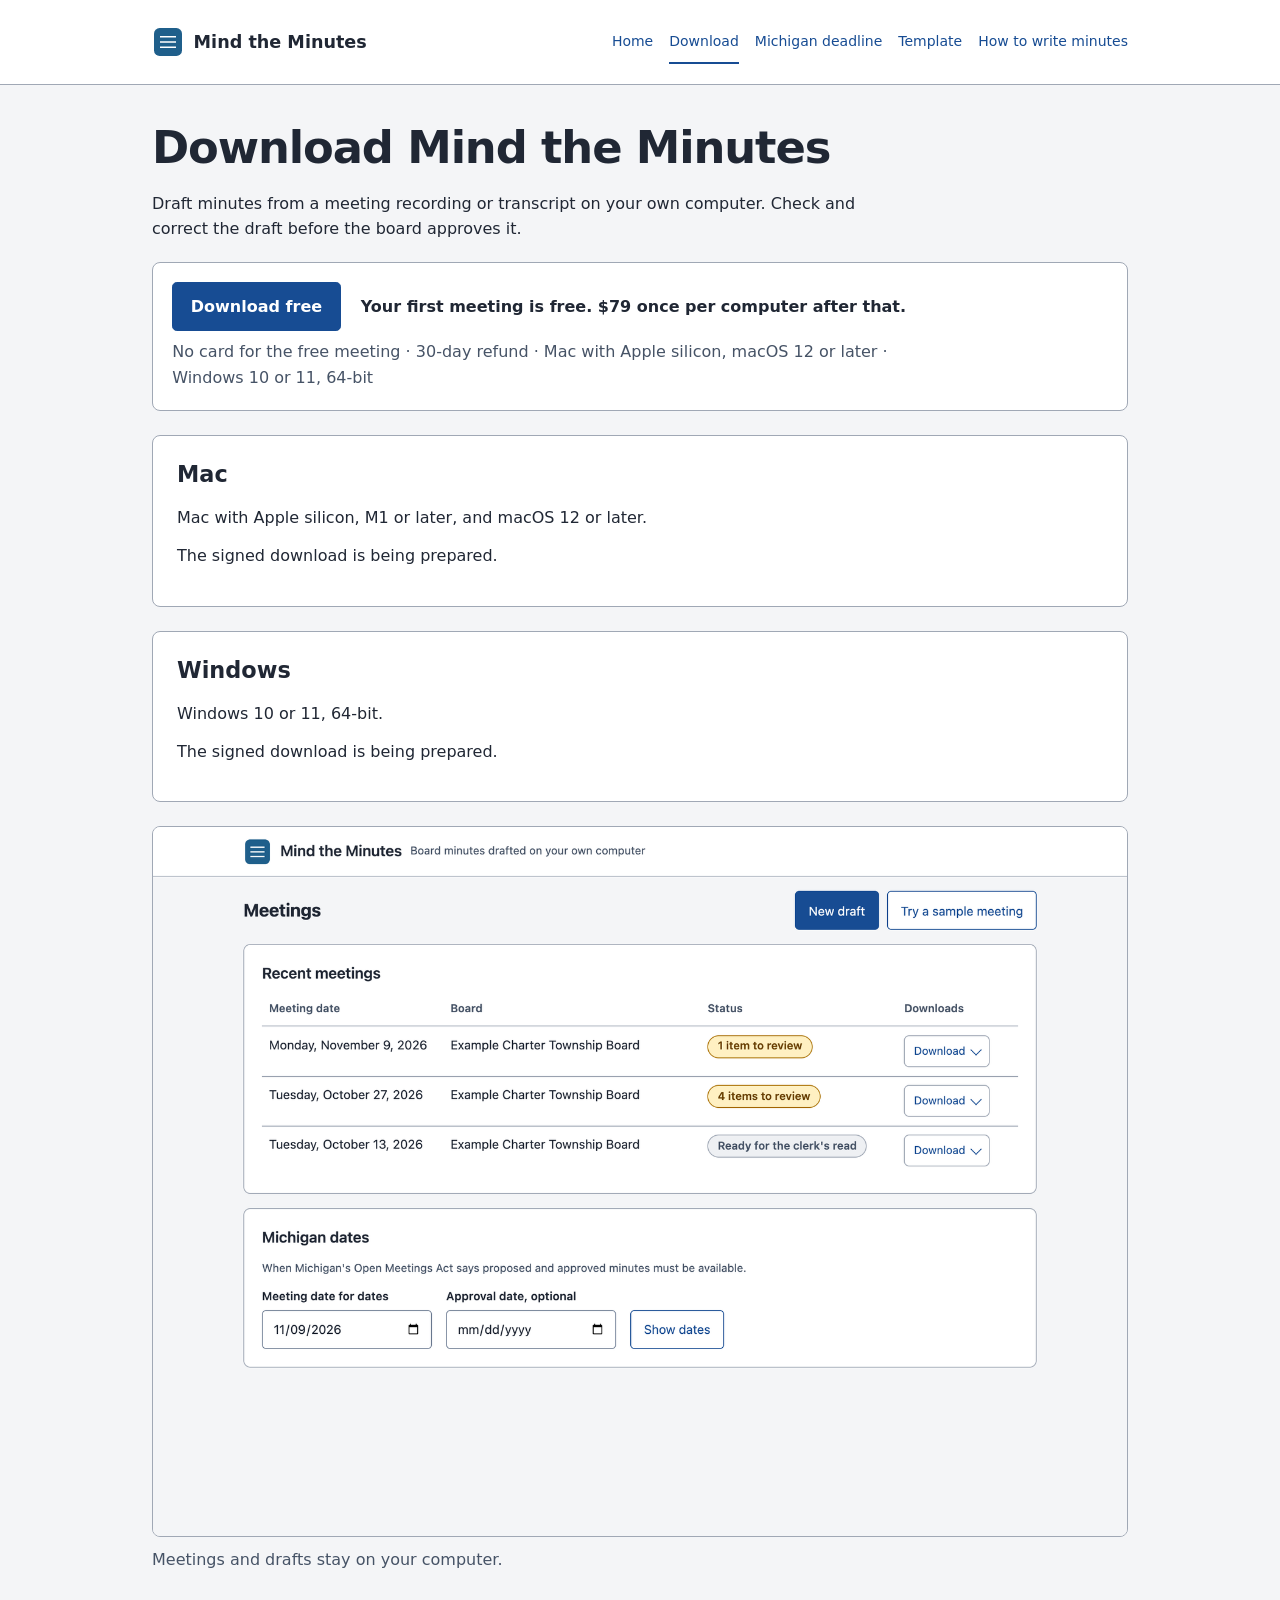
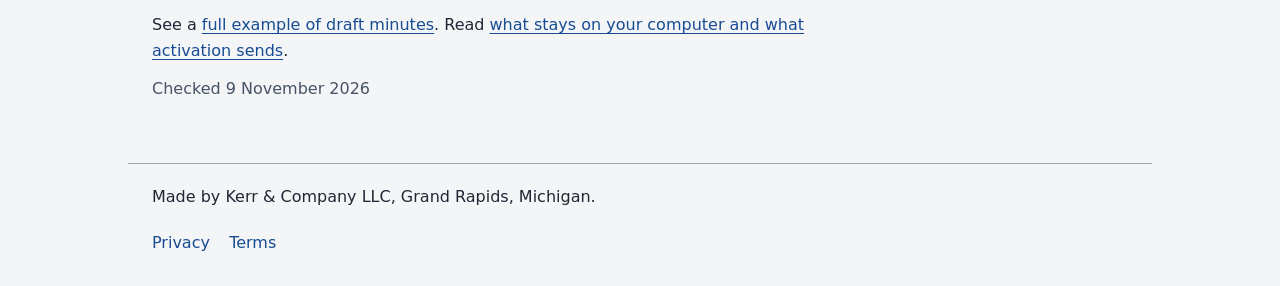
==== download/index.html @ 892189f3 "Mind the Minutes site" ====
<!doctype html>
<html lang="en">
<head>
  <meta charset="utf-8">
  <meta name="viewport" content="width=device-width, initial-scale=1">
  <title>Download Mind the Minutes | Mind the Minutes</title>
  <meta name="description" content="Mind the Minutes for Mac and Windows. Your first meeting is free.">
  <link rel="canonical" href="https://mindtheminutes.com/download/">
  <meta property="og:title" content="Download Mind the Minutes | Mind the Minutes">
  <meta property="og:description" content="Mind the Minutes for Mac and Windows. Your first meeting is free.">
  <meta property="og:image" content="https://mindtheminutes.com/og.png">
  <meta property="og:url" content="https://mindtheminutes.com/download/">
  <meta property="og:type" content="website">

  <meta name="theme-color" content="#174c93">
  <link rel="stylesheet" href="/style.css">
  <link rel="icon" href="/favicon.ico" sizes="16x16 32x32 48x48">
  <link rel="icon" href="/favicon-96.png" sizes="96x96" type="image/png">
  <link rel="apple-touch-icon" href="/apple-touch-icon.png" sizes="180x180">
  <script defer data-domain="mindtheminutes.com" src="https://plausible.io/js/script.js"></script>
</head>
<body>
  <a class="skip" href="#main">Skip to content</a>
  <header class="app-bar">
    <div class="header-inner">
      <a class="brand" href="/" aria-label="Mind the Minutes home"><svg class="app-mark" viewBox="0 0 1024 1024" width="32" height="32" aria-hidden="true" focusable="false">
      <rect x="64" y="64" width="896" height="896" rx="180" fill="#1f5f8b"/>
      <g fill="#ffffff">
        <rect x="256" y="320" width="512" height="48"/>
        <rect x="256" y="488" width="512" height="48"/>
        <rect x="256" y="656" width="512" height="48"/>
      </g>
    </svg><span>Mind the Minutes</span></a>
      <nav aria-label="Main navigation">
        <a href="/">Home</a>
        <a href="/download/" aria-current="page">Download</a>
        <a href="/michigan-minutes-deadline/">Michigan deadline</a>
        <a href="/michigan-minutes-template/">Template</a>
        <a href="/how-to-write-meeting-minutes/">How to write minutes</a>
      </nav>
    </div>
  </header>
  <main id="main" tabindex="-1">
    <h1>Download Mind the Minutes</h1>
    <p>Draft minutes from a meeting recording or transcript on your own computer. Check and correct the draft before the board approves it.</p>
    <div class="download-step">
      <div class="download-row">
        <a class="button plausible-event-name=Download+free" href="#downloads">Download free</a>
        <p class="price">Your first meeting is free. $79 once per computer after that.</p>
      </div>
      <p class="download-details">No card for the free meeting · 30-day refund · Mac with Apple silicon, macOS 12 or later · Windows 10 or 11, 64-bit</p>
      <p class="mobile-link"><a href="mailto:?subject=Mind%20the%20Minutes%20download&amp;body=https%3A%2F%2Fmindtheminutes.com%2Fdownload%2F">Send the Mac link to yourself</a></p>
    </div>

    <div id="downloads">
<section class="release" aria-labelledby="mac-title">
<h2 id="mac-title">Mac</h2>
<p>Mac with Apple silicon, M1 or later, and macOS 12 or later.</p>
<p>The signed download is being prepared.</p>
</section>
<section class="release" aria-labelledby="windows-title">
<h2 id="windows-title">Windows</h2>
<p>Windows 10 or 11, 64-bit.</p>
<p>The signed download is being prepared.</p>
</section>
    </div>
    <figure>
      <img src="/img/dashboard.png" alt="Mind the Minutes showing recent sample meetings on the clerk's computer" width="1600" height="1164">
      <figcaption>Meetings and drafts stay on your computer.</figcaption>
    </figure>
    <p>See a <a href="/meeting-minutes-example/">full example of draft minutes</a>. Read <a href="/privacy/">what stays on your computer and what activation sends</a>.</p>

    <p class="checked">Checked 9 November 2026</p>
  </main>
  <footer>
    <p>Made by Kerr &amp; Company LLC, Grand Rapids, Michigan.</p>
    <nav aria-label="Footer"><a href="/privacy/">Privacy</a> <a href="/terms/">Terms</a></nav>
  </footer>

</body>
</html>
---- style.css ----
:root {
  color-scheme: light dark;
  --page: #f4f5f7;
  --panel: #ffffff;
  --text: #202734;
  --muted: #465366;
  --line: #a0a8b5;
  --control-line: #738197;
  --accent: #174c93;
  --button-text: #ffffff;
  --focus: #895400;
  --font-small: .875rem;
}
* { box-sizing: border-box; }
html { -webkit-text-size-adjust: 100%; }
body { margin: 0; background: var(--page); color: var(--text); font: 1rem/1.6 system-ui, sans-serif; }
a { color: var(--accent); text-underline-offset: .2em; overflow-wrap: anywhere; }
:focus-visible { outline: 3px solid var(--focus); outline-offset: 4px; }
.skip { position: absolute; top: -6rem; left: 1rem; padding: .75rem; background: var(--panel); z-index: 2; }
.skip:focus { top: 1rem; }
.app-bar { background: var(--panel); border-bottom: 1px solid var(--line); }
.header-inner, main, footer { max-width: 64rem; margin: auto; padding: 1.25rem 1.5rem; }
.header-inner { display: flex; align-items: center; justify-content: space-between; gap: 1rem; }
.brand { display: inline-flex; align-items: center; gap: .6rem; color: var(--text); font-size: 1.1rem; font-weight: 650; text-decoration: none; }
.app-mark { flex: none; }
nav { display: flex; flex-wrap: wrap; gap: .25rem 1.2rem; }
header nav { flex-wrap: nowrap; gap: 1rem; font-size: var(--font-small); }
nav a { display: inline-flex; align-items: center; min-height: 44px; text-decoration: none; border-bottom: 2px solid transparent; }
nav a:hover, nav a:focus { text-decoration: underline; }
nav a[aria-current="page"] { border-bottom-color: var(--accent); }
header nav a { flex-shrink: 0; white-space: nowrap; }
main { padding-top: 2rem; padding-bottom: 3rem; }
h1 { max-width: 48rem; font-size: clamp(1.85rem, 4vw, 2.8rem); line-height: 1.2; margin: .25rem 0 1rem; letter-spacing: -.025em; }
h2 { font-size: 1.4rem; line-height: 1.3; margin: 0 0 1rem; }
h3 { font-size: 1.15rem; }
p, ul, ol, details { max-width: 46rem; }
p { margin: .8rem 0; }
li { margin: .4rem 0; }
section { margin: 2.5rem 0; }
.lede { font-size: 1.1rem; }
.byline, .checked, figcaption { color: var(--muted); }
.download-step { margin: 1.25rem 0 1.5rem; padding: 1.2rem; border: 1px solid var(--line); border-radius: .5rem; background: var(--panel); }
.download-step p { margin: .55rem 0 0; }
.download-row { display: flex; align-items: center; gap: 1.25rem; }
.download-row .button { flex-shrink: 0; }
.download-row .price { margin: 0; font-weight: 600; }
.download-details { color: var(--muted); }
.button, button { display: inline-flex; align-items: center; justify-content: center; min-height: 44px; padding: .65rem 1.1rem; border: 1px solid var(--accent); border-radius: .3rem; background: var(--accent); color: var(--button-text); font: inherit; font-weight: 650; text-decoration: none; cursor: pointer; }
.button:hover, button:hover { text-decoration: underline; }
.mobile-link { display: none; }
figure { margin: 1.5rem 0 2.5rem; }
figure img { display: block; width: 100%; height: auto; border: 1px solid var(--line); border-radius: .5rem; }
figcaption { margin-top: .6rem; }
.draft-shot { max-width: 48rem; }
form, .results, .release { background: var(--panel); border: 1px solid var(--line); border-radius: .5rem; padding: 1.5rem; margin: 1.5rem 0; }
label { display: block; font-weight: 650; margin-top: 1rem; }
label:first-child { margin-top: 0; }
input { display: block; width: 100%; min-width: 0; min-height: 3rem; margin: .4rem 0; padding: .6rem; border: 1px solid var(--control-line); border-radius: .25rem; background: var(--panel); color: var(--text); font: inherit; }
input[type="date"] { max-width: 16rem; }
.date-fields { display: grid; gap: 1rem 1.5rem; margin-bottom: 1rem; }
.date-fields label { margin-top: 0; }
.date-fields .hint { margin-bottom: 0; }
.hint { margin: .3rem 0 1rem; color: var(--muted); }
.warning { padding: 1rem; border-left: 4px solid var(--focus); background: var(--panel); }
#error { color: #962526; font-weight: 650; }
#error:empty { display: none; }
dt { font-weight: 650; }
dd { margin: .2rem 0 1rem; overflow-wrap: anywhere; }
.safe-date { font-size: 1.4rem; }
pre { white-space: pre-wrap; overflow-wrap: anywhere; font: .9rem/1.6 ui-monospace, monospace; }
.template-table { max-width: 100%; overflow-x: auto; margin: 1.5rem 0; }
.template-table table { width: 100%; border-collapse: collapse; background: var(--panel); }
.template-table th, .template-table td { padding: .75rem; border: 1px solid var(--line); text-align: left; vertical-align: top; }
.template-table th { background: var(--page); }
.template-preview { overflow-wrap: anywhere; }
.draft p { margin: .35rem 0; }
.draft .draft-head { font-weight: 650; margin-top: 1rem; }
.draft .draft-head:first-child { margin-top: 0; }
.release code { overflow-wrap: anywhere; }
footer { border-top: 1px solid var(--line); }
footer p { margin-top: 0; }
[hidden] { display: none !important; }
@media (max-width: 899px) {
  .header-inner { flex-direction: column; align-items: stretch; gap: .25rem; }
  .brand { align-self: flex-start; }
  header nav { overflow-x: auto; padding: 4px; margin-inline: -4px; }
}
@media (min-width: 600px) {
  .date-fields { grid-template-columns: repeat(2, minmax(0, 16rem)); }
}
@media (max-width: 599px) {
  .download-row { flex-direction: column; align-items: flex-start; gap: .75rem; }
  .mobile-link { display: block; }
}
@media (max-width: 30rem) {
  .header-inner, main, footer { padding-inline: 1rem; }
  .header-inner { padding-block: .6rem; }
  main { padding-top: 1rem; }
  h1 { font-size: 1.85rem; }
  form, .results, .download-step { padding: 1rem; }
}
@media (prefers-color-scheme: dark) {
  :root { --page: #141922; --panel: #202733; --text: #eef1f6; --muted: #c0cadb; --line: #738197; --accent: #a6cbff; --button-text: #17283e; --focus: #ffd484; }
  #error { color: #ffb4ab; }
}
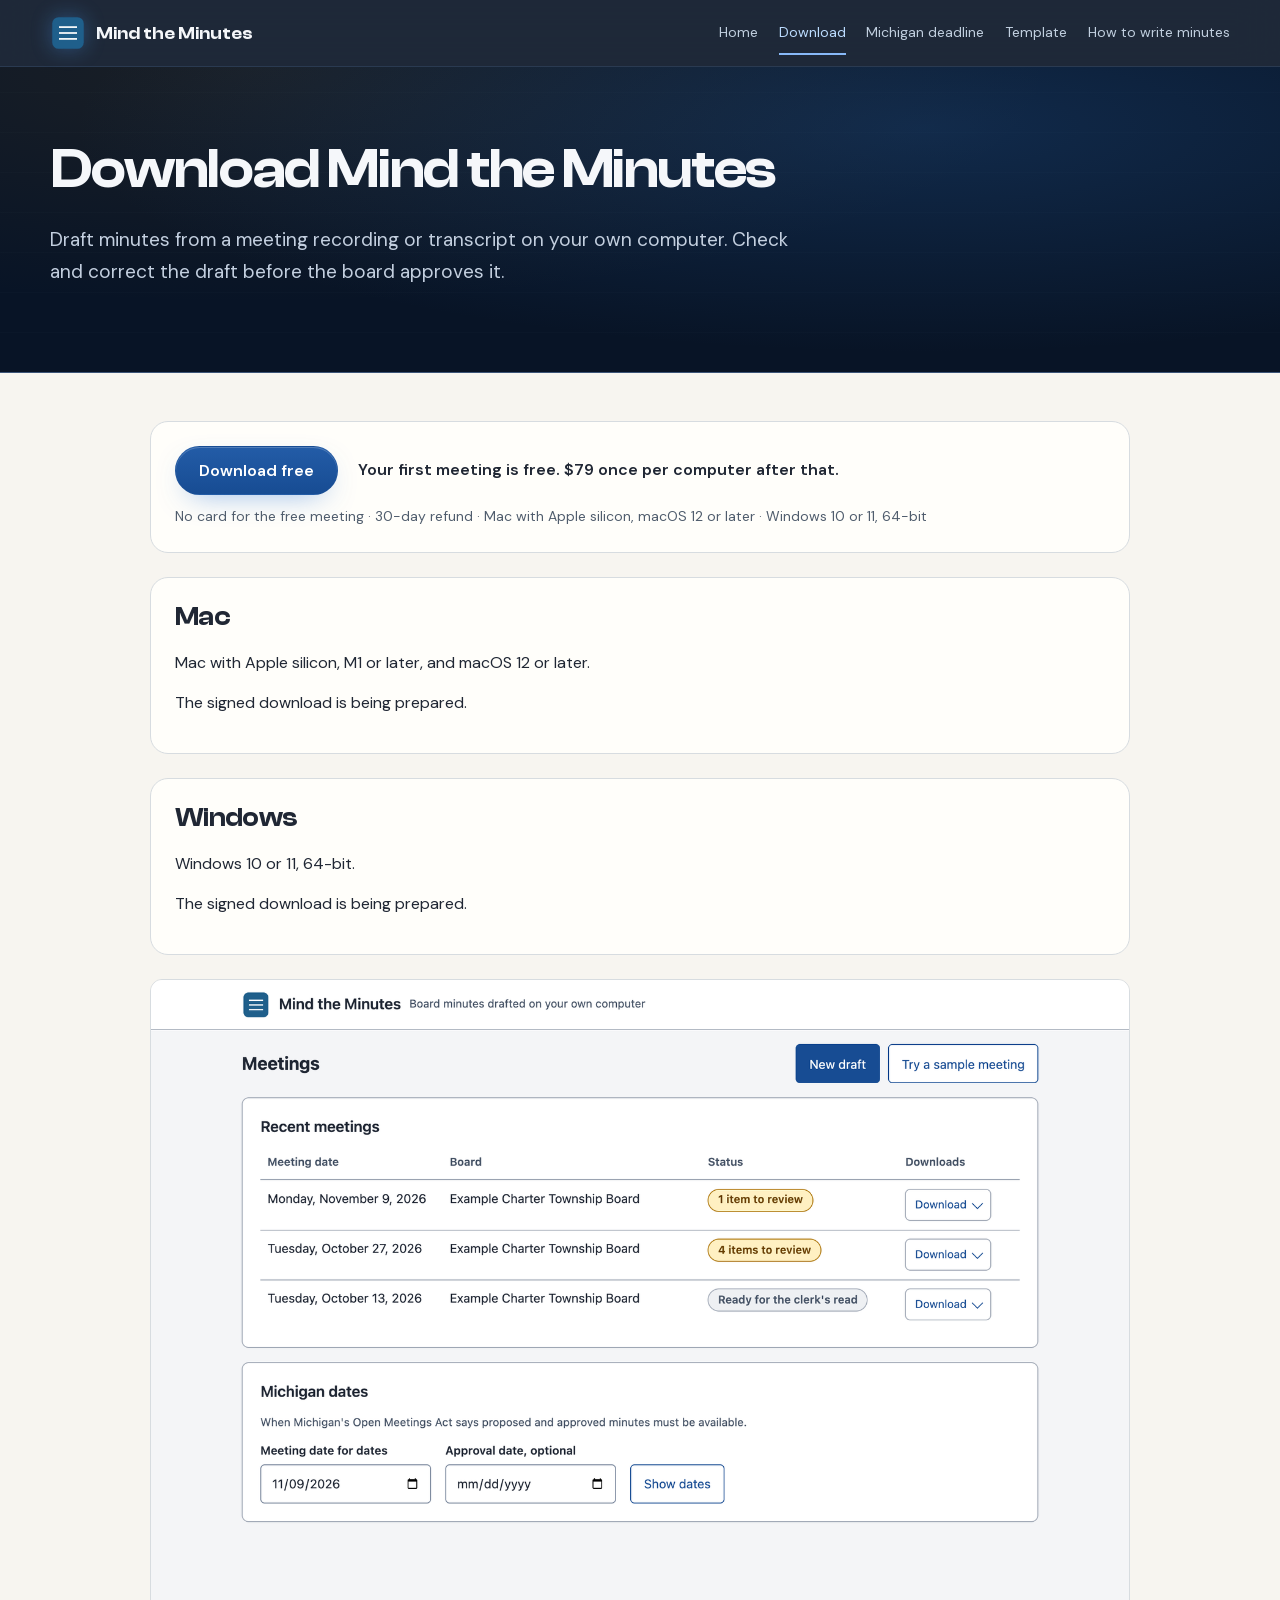
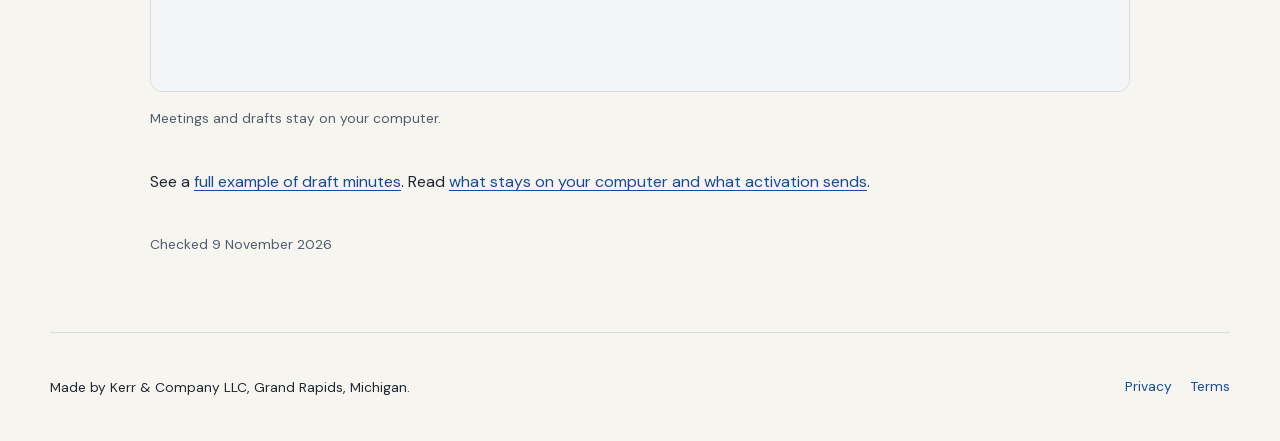
==== commit fd3dac06: "New site design: the sample meeting drafted in the hero, what was said beside the draft, FAQs, and a" ====
--- a/download/index.html
+++ b/download/index.html
@@ -13,11 +13,14 @@
   <meta property="og:type" content="website">
 
   <meta name="theme-color" content="#174c93">
+  <link rel="preload" as="font" type="font/woff2" href="/fonts/dmsans-latin.woff2" crossorigin>
+  <link rel="preload" as="font" type="font/woff2" href="/fonts/clashdisplay-600.woff2" crossorigin>
   <link rel="stylesheet" href="/style.css">
+  <script defer src="/site.js"></script>
   <link rel="icon" href="/favicon.ico" sizes="16x16 32x32 48x48">
   <link rel="icon" href="/favicon-96.png" sizes="96x96" type="image/png">
   <link rel="apple-touch-icon" href="/apple-touch-icon.png" sizes="180x180">
-  <script defer data-domain="mindtheminutes.com" src="https://plausible.io/js/script.js"></script>
+  <script defer data-domain="mindtheminutes.com" src="https://plausible.io/js/script.tagged-events.js"></script>
 </head>
 <body>
   <a class="skip" href="#main">Skip to content</a>
@@ -40,9 +43,9 @@
       </nav>
     </div>
   </header>
-  <main id="main" tabindex="-1">
-    <h1>Download Mind the Minutes</h1>
-    <p>Draft minutes from a meeting recording or transcript on your own computer. Check and correct the draft before the board approves it.</p>
+  <main id="main" class="page-content" tabindex="-1">
+    <div class="page-hero"><h1>Download Mind the Minutes</h1>
+    <p class="lede">Draft minutes from a meeting recording or transcript on your own computer. Check and correct the draft before the board approves it.</p></div>
     <div class="download-step">
       <div class="download-row">
         <a class="button plausible-event-name=Download+free" href="#downloads">Download free</a>
--- a/style.css
+++ b/style.css
@@ -1,61 +1,207 @@
+@font-face{font-family:'DM Sans';src:url('/fonts/dmsans-latin.woff2') format('woff2');
+  font-weight:400 700;font-style:normal;font-display:swap;unicode-range:U+0000-00FF, U+0131, U+0152-0153, U+02BB-02BC, U+02C6, U+02DA, U+02DC, U+0304, U+0308, U+0329, U+2000-206F, U+20AC, U+2122, U+2191, U+2193, U+2212, U+2215, U+FEFF, U+FFFD;}
+@font-face{font-family:'DM Sans';src:url('/fonts/dmsans-var.woff2') format('woff2');
+  font-weight:400 700;font-style:normal;font-display:swap;unicode-range:U+0100-02BA, U+02BD-02C5, U+02C7-02CC, U+02CE-02D7, U+02DD-02FF, U+0304, U+0308, U+0329, U+1D00-1DBF, U+1E00-1E9F, U+1EF2-1EFF, U+2020, U+20A0-20AB, U+20AD-20C0, U+2113, U+2C60-2C7F, U+A720-A7FF;}
+@font-face{font-family:'DM Sans';src:url('/fonts/dmsans-latin-italic.woff2') format('woff2');
+  font-weight:400 700;font-style:italic;font-display:swap;unicode-range:U+0000-00FF, U+0131, U+0152-0153, U+02BB-02BC, U+02C6, U+02DA, U+02DC, U+0304, U+0308, U+0329, U+2000-206F, U+20AC, U+2122, U+2191, U+2193, U+2212, U+2215, U+FEFF, U+FFFD;}
+@font-face{font-family:'DM Sans';src:url('/fonts/dmsans-var-italic.woff2') format('woff2');
+  font-weight:400 700;font-style:italic;font-display:swap;unicode-range:U+0100-02BA, U+02BD-02C5, U+02C7-02CC, U+02CE-02D7, U+02DD-02FF, U+0304, U+0308, U+0329, U+1D00-1DBF, U+1E00-1E9F, U+1EF2-1EFF, U+2020, U+20A0-20AB, U+20AD-20C0, U+2113, U+2C60-2C7F, U+A720-A7FF;}
+@font-face{font-family:'Clash Display';src:url('/fonts/clashdisplay-500.woff2') format('woff2');
+  font-weight:500;font-style:normal;font-display:swap;}
+@font-face{font-family:'Clash Display';src:url('/fonts/clashdisplay-600.woff2') format('woff2');
+  font-weight:600;font-style:normal;font-display:swap;}
 :root {
   color-scheme: light dark;
-  --page: #f4f5f7;
-  --panel: #ffffff;
+  --page: #f7f5f0;
+  --panel: #fffefa;
+  --panel-2: #f0eee8;
   --text: #202734;
-  --muted: #465366;
-  --line: #a0a8b5;
+  --muted: #505d6d;
+  --line: #d7dce0;
   --control-line: #738197;
   --accent: #174c93;
+  --brass: #80550c;
   --button-text: #ffffff;
-  --focus: #895400;
+  --focus: #9a6411;
+  --navy: #081426;
+  --ice: #a8d2ff;
+  --gold: #e0a63a;
+  --grad: linear-gradient(105deg, #d4eaff 0%, #8fc2ff 48%, #edc373 100%);
+  --lift: 0 24px 50px -28px rgb(23 76 147 / .3);
+  --r: 18px;
+  --r-sm: 12px;
+  --sans: 'DM Sans', -apple-system, BlinkMacSystemFont, "Segoe UI", system-ui, sans-serif;
+  --head: 'Clash Display', Futura, "Avenir Next", system-ui, sans-serif;
+  --w: 1180px;
   --font-small: .875rem;
 }
 * { box-sizing: border-box; }
-html { -webkit-text-size-adjust: 100%; }
-body { margin: 0; background: var(--page); color: var(--text); font: 1rem/1.6 system-ui, sans-serif; }
+html { -webkit-text-size-adjust: 100%; scroll-behavior: smooth; scroll-padding-top: 8rem; }
+body { margin: 0; background: var(--page); color: var(--text); font: 1rem/1.65 var(--sans); -webkit-font-smoothing: antialiased; }
+img { max-width: 100%; height: auto; display: block; }
 a { color: var(--accent); text-underline-offset: .2em; overflow-wrap: anywhere; }
+p { margin: .8rem 0; }
+li { margin: .4rem 0; }
+h1, h2, h3 { text-wrap: balance; }
+h1, h2 { font-family: var(--head); font-weight: 600; letter-spacing: -.025em; }
+h1 { font-size: clamp(2.4rem, 4.4vw, 3.65rem); line-height: 1.08; margin: 0 0 1.5rem; }
+h2 { font-size: clamp(2rem, 3.2vw, 2.9rem); line-height: 1.15; margin: 0 0 1.15rem; }
+h3 { font-size: 1.15rem; line-height: 1.35; margin: 0 0 .6rem; }
 :focus-visible { outline: 3px solid var(--focus); outline-offset: 4px; }
-.skip { position: absolute; top: -6rem; left: 1rem; padding: .75rem; background: var(--panel); z-index: 2; }
+.skip { position: fixed; top: -6rem; left: 1rem; padding: .75rem; background: var(--panel); z-index: 100; }
 .skip:focus { top: 1rem; }
-.app-bar { background: var(--panel); border-bottom: 1px solid var(--line); }
-.header-inner, main, footer { max-width: 64rem; margin: auto; padding: 1.25rem 1.5rem; }
-.header-inner { display: flex; align-items: center; justify-content: space-between; gap: 1rem; }
-.brand { display: inline-flex; align-items: center; gap: .6rem; color: var(--text); font-size: 1.1rem; font-weight: 650; text-decoration: none; }
-.app-mark { flex: none; }
+.wrap, .header-inner, footer, .checked { width: min(var(--w), calc(100% - 3rem)); margin-inline: auto; }
+.app-bar { position: sticky; top: 0; z-index: 80; background: rgb(8 20 38 / .91); border-bottom: 1px solid #2a3a51; backdrop-filter: saturate(180%) blur(20px); -webkit-backdrop-filter: saturate(180%) blur(20px); }
+.header-inner { display: flex; align-items: center; justify-content: space-between; gap: 1.5rem; padding-block: .7rem; min-width: 0; }
+.brand { display: inline-flex; align-items: center; gap: .65rem; flex: none; color: #f5f7fa; font: 600 1.1rem var(--head); text-decoration: none; }
+.app-mark { flex: none; width: 36px; height: 36px; filter: drop-shadow(0 0 10px #4187df66); }
 nav { display: flex; flex-wrap: wrap; gap: .25rem 1.2rem; }
-header nav { flex-wrap: nowrap; gap: 1rem; font-size: var(--font-small); }
+header nav { flex-wrap: nowrap; gap: 1.3rem; font-size: var(--font-small); min-width: 0; }
 nav a { display: inline-flex; align-items: center; min-height: 44px; text-decoration: none; border-bottom: 2px solid transparent; }
 nav a:hover, nav a:focus { text-decoration: underline; }
 nav a[aria-current="page"] { border-bottom-color: var(--accent); }
-header nav a { flex-shrink: 0; white-space: nowrap; }
-main { padding-top: 2rem; padding-bottom: 3rem; }
-h1 { max-width: 48rem; font-size: clamp(1.85rem, 4vw, 2.8rem); line-height: 1.2; margin: .25rem 0 1rem; letter-spacing: -.025em; }
-h2 { font-size: 1.4rem; line-height: 1.3; margin: 0 0 1rem; }
-h3 { font-size: 1.15rem; }
-p, ul, ol, details { max-width: 46rem; }
-p { margin: .8rem 0; }
-li { margin: .4rem 0; }
-section { margin: 2.5rem 0; }
-.lede { font-size: 1.1rem; }
-.byline, .checked, figcaption { color: var(--muted); }
-.download-step { margin: 1.25rem 0 1.5rem; padding: 1.2rem; border: 1px solid var(--line); border-radius: .5rem; background: var(--panel); }
-.download-step p { margin: .55rem 0 0; }
+header nav a { flex: none; color: #c1cfdf; white-space: nowrap; }
+header nav a[aria-current="page"] { border-bottom-color: #88b9f8; color: #fff; }
+header nav a[href="/download/"] { color: #bcdcff; }
+.kicker { font-size: .76rem; font-weight: 700; letter-spacing: .16em; text-transform: uppercase; color: var(--accent); margin: 0 0 1.1rem; }
+.lede { font-size: clamp(1.08rem, 1.5vw, 1.22rem); line-height: 1.65; color: var(--muted); max-width: 55ch; }
+.grad { background: var(--grad); -webkit-background-clip: text; background-clip: text; color: transparent; }
+.hero, .page-hero, .final-panel { position: relative; isolation: isolate; background: var(--navy); color: #f5f7fa; }
+.hero::before, .page-hero::before, .final-panel::before { content: ""; position: absolute; inset: 0; z-index: -1; pointer-events: none; background: radial-gradient(ellipse at 72% 20%, #245b9c50, transparent 65%), radial-gradient(ellipse at 20% 0%, #976d2620, transparent 55%), repeating-linear-gradient(0deg, transparent, transparent 39px, #b6d5ff08 40px); }
+.hero { padding: 5rem 0 3.5rem; border-bottom: 1px solid #2a3a51; }
+.hero-grid { display: grid; grid-template-columns: .86fr 1.14fr; gap: 2.5rem; align-items: center; }
+.hero-copy, .hero-demo { min-width: 0; }
+.hero .kicker, .page-hero .kicker, .final-panel .kicker { color: #accfff; }
+.hero .lede, .page-hero .lede, .final-panel p { color: #c3cfdf; }
+.hero h1 { max-width: 15ch; }
+.hero .download-step { background: transparent; border: 0; padding: 0; margin-block: 1.7rem 1.25rem; box-shadow: none; }
+.hero .download-row { align-items: flex-start; flex-direction: column; gap: .85rem; }
+.hero .price { color: #edf3fb; max-width: 33ch; }
+.hero .download-details { color: #b6c5d8; font-size: .8rem; }
+.hero a:not(.button), .final-panel a:not(.button) { color: #b5d7ff; }
+.button, button { display: inline-flex; align-items: center; justify-content: center; gap: .6rem; min-height: 48px; padding: .8rem 1.45rem; border: 1px solid transparent; border-radius: 999px; background: linear-gradient(180deg, #235ca7, #174c93); color: #fff; font: 600 1rem var(--sans); text-decoration: none; cursor: pointer; box-shadow: 0 10px 30px -14px #347bdbb0, inset 0 1px 0 #ffffff35; transition: transform .2s, box-shadow .25s; }
+.button:hover, button:hover { transform: translateY(-2px); box-shadow: 0 18px 46px -14px #347bdbb0; }
+.hero .button, .final-panel .button { background: linear-gradient(180deg, #b3d8ff, #79b4fa); color: #081d36; }
+.button.secondary { background: #ffffff08; border-color: #526b8d; color: #daeaff; box-shadow: none; font-size: .86rem; }
+.pills { display: flex; flex-wrap: wrap; gap: .5rem; margin-top: 1.5rem; }
+.pill { display: inline-flex; align-items: center; gap: .45rem; padding: .35rem .7rem; border-radius: 999px; border: 1px solid #3c526f; background: #8dbfff0a; color: #d1e2f6; font-size: .75rem; }
+.pill svg { width: 14px; height: 14px; color: #a8d2ff; }
+.hero-demo { margin: 0; }
+.app-frame { border-radius: var(--r); overflow: hidden; border: 1px solid #4b6384; background: #0d1c30; box-shadow: 0 45px 95px -45px #000c, 0 20px 100px -50px #65aaff99, inset 0 1px 0 #ffffff18; }
+.window-bar { display: flex; align-items: center; gap: .35rem; padding: .8rem 1rem; color: #c1cfe0; background: linear-gradient(180deg, #26374f, #16273e); border-bottom: 1px solid #40536d; font-size: .72rem; }
+.window-bar i { width: 7px; height: 7px; background: #96abc7; border-radius: 50%; }
+.window-bar span { margin-left: .6rem; }
+.window-bar .local-badge { margin-left: auto; padding: .1rem .5rem; color: #c2dfff; border: 1px solid #557296; border-radius: 999px; }
+.demo-workspace { display: grid; grid-template-columns: .85fr 1.15fr; }
+.recording-pane { color: #d9e4f2; padding: 1rem; border-right: 1px solid #3b506d; }
+.pane-label { font-size: .62rem; letter-spacing: .1em; text-transform: uppercase; color: #a9c0de; margin: 0 0 .8rem; }
+.waveform { position: relative; margin: 1rem 0 1.25rem; height: 70px; overflow: hidden; border-block: 1px solid #344f72; }
+.waveform svg { width: 100%; height: 100%; color: #81b7fa; }
+.playhead { position: absolute; left: calc(100% - 2px); top: 0; bottom: 0; width: 2px; background: #edc373; box-shadow: 0 0 10px #e0a63a99; }
+.transcript-line { font-size: .75rem; line-height: 1.6; border-left: 2px solid #416791; padding-left: .6rem; margin-bottom: 1rem; }
+.transcript-line time { display: block; color: #a6bfdf; font: .62rem ui-monospace, monospace; margin-bottom: .3rem; }
+.transcript-line p { margin: 0; }
+.draft-pane { background: #fcfaf4; color: #263445; padding: 1.25rem; }
+.draft-pane .pane-label { color: #52667f; }
+.draft-pane h2 { font-size: 1.25rem; margin-bottom: .3rem; }
+.draft-note { color: #566173; font-size: .66rem; margin-bottom: 1.1rem; }
+.draft-line { font-size: .8rem; line-height: 1.6; margin: .35rem 0; }
+.draft-pane h3 { font: 700 .72rem var(--sans); padding-bottom: .35rem; border-bottom: 1px solid #d7dce0; margin: 1rem 0 .5rem; }
+.check-line { color: #79500a; background: #e0a63a14; border-left: 2px solid #bc8727; padding: .35rem .5rem; font-size: .75rem; }
+.hero-demo figcaption { color: #adbed5; font-size: .72rem; line-height: 1.6; margin-top: 1.2rem; padding-inline: .4rem; }
+.home-section { padding-block: 6rem; }
+.section-head { max-width: 43rem; margin-bottom: 2.5rem; }
+.section-head p:not(.kicker) { color: var(--muted); font-size: 1.08rem; }
+.section-tint { background: var(--panel-2); border-block: 1px solid var(--line); }
+.cards { display: grid; grid-template-columns: repeat(3, minmax(0, 1fr)); gap: 1.1rem; }
+.card { background: linear-gradient(180deg, var(--panel), var(--panel-2)); border: 1px solid var(--line); border-radius: var(--r); padding: 1.75rem; transition: border-color .28s, transform .28s, box-shadow .28s; min-width: 0; }
+.card:hover { border-color: var(--control-line); transform: translateY(-4px); box-shadow: var(--lift); }
+.card p { color: var(--muted); font-size: .94rem; margin-bottom: 0; }
+.ico { width: 42px; height: 42px; border-radius: 12px; display: grid; place-items: center; margin-bottom: 1.4rem; background: #4684d314; border: 1px solid #4684d33d; color: var(--accent); }
+.ico svg { width: 23px; height: 23px; }
+.card .step-number { font: .75rem ui-monospace, monospace; letter-spacing: .08em; color: var(--brass); margin-bottom: 1.5rem; }
+.step-visual { display: block; width: 100%; height: 125px; color: var(--accent); margin: 1.8rem 0 .5rem; }
+.after-steps { padding: 1.4rem 1.8rem; border: 1px solid var(--line); border-radius: var(--r-sm); margin: 1.4rem 0 0; background: var(--panel); }
+.after-steps strong { color: var(--brass); }
+.stat-grid { display: grid; grid-template-columns: 1fr 1fr; gap: 1rem; margin-bottom: .8rem; }
+.stat { padding: 1.8rem 2rem; border: 1px solid var(--line); border-radius: var(--r); background: var(--panel); }
+.stat strong { display: block; font: 500 3rem/1.2 var(--head); color: var(--accent); margin-bottom: .4rem; }
+.stat p { color: var(--muted); margin: 0; }
+.byline, .checked, figcaption { color: var(--muted); font-size: .86rem; }
+figure { margin: 1.5rem 0 2.5rem; }
+figure img { width: 100%; height: auto; border: 1px solid var(--line); border-radius: var(--r-sm); }
+figcaption { margin-top: .9rem; }
+.screen-frame { border: 1px solid var(--line); border-radius: var(--r); padding: .6rem; background: var(--panel); box-shadow: 0 28px 70px -40px #112b5255; }
+.screen-frame .window-bar { border-radius: 12px 12px 0 0; }
+.screen-frame img { border-radius: 0 0 12px 12px; }
+.proof-grid { display: grid; grid-template-columns: repeat(2, minmax(0, 1fr)); gap: 1.5rem; align-items: start; }
+.proof-grid > * { min-width: 0; }
+.proof-grid .draft-shot { max-width: 32rem; margin-inline: auto; }
+.split { display: grid; grid-template-columns: 1fr 1fr; gap: 3.5rem; align-items: center; }
+.split > * { min-width: 0; }
+.local-diagram { width: 100%; height: auto; color: var(--accent); }
+.diagram-box { fill: var(--panel); stroke: var(--control-line); }
+.diagram-text { fill: var(--text); font-family: var(--sans); font-size: 20px; }
+.diagram-small { fill: var(--muted); font-family: var(--sans); font-size: 18px; }
+.table-scroll { max-width: 100%; overflow-x: auto; border: 1px solid var(--line); border-radius: var(--r); background: var(--panel); }
+table { width: 100%; border-collapse: collapse; }
+.comparison { min-width: 950px; font-size: .88rem; }
+.comparison th, .comparison td { padding: 1.2rem; text-align: left; vertical-align: top; border-bottom: 1px solid var(--line); }
+.comparison thead th { font-size: 1rem; }
+.comparison tr:last-child > * { border-bottom: 0; }
+.comparison th:first-child { width: 20%; }
+.comparison tr > :nth-child(2) { background: #4589e112; }
+.comparison svg { width: 16px; height: 16px; vertical-align: -.2em; margin-right: .3rem; color: var(--accent); }
+.comparison .cross { color: var(--muted); }
+.comparison small { display: block; color: var(--accent); margin-top: .3rem; }
+.date-stats { display: flex; gap: 2.5rem; margin: 1.6rem 0; }
+.date-stats strong { font: 500 3rem var(--head); color: var(--accent); display: block; }
+.date-stats span { font-size: .88rem; color: var(--muted); }
+.resource-links { display: flex; flex-wrap: wrap; gap: .5rem 1.5rem; margin-top: 1.5rem; }
+.price-layout { display: grid; grid-template-columns: 1fr 1fr; align-items: center; gap: 3rem; }
+.price-card { padding: 2.5rem; border: 1px solid var(--control-line); border-radius: var(--r); background: linear-gradient(135deg, var(--panel), var(--panel-2)); box-shadow: var(--lift); }
+.price-card .price { font: 500 2rem/1.3 var(--head); margin: 1rem 0 1.5rem; }
+.price-card svg { width: 34px; height: 34px; color: var(--accent); }
+.refund { font-size: 1.2rem; line-height: 1.6; }
+.faq { max-width: 820px; margin-inline: auto; }
+details { border: 1px solid var(--line); border-radius: var(--r-sm); background: var(--panel); padding: 1.2rem 1.4rem; margin: .7rem 0; }
+summary { display: flex; align-items: center; justify-content: space-between; gap: 1rem; font-weight: 600; cursor: pointer; list-style: none; }
+summary::-webkit-details-marker { display: none; }
+summary svg { flex: none; width: 20px; height: 20px; color: var(--accent); transition: transform .2s; }
+details[open] summary svg { transform: rotate(180deg); }
+details p { color: var(--muted); }
+.maker { display: grid; grid-template-columns: auto 1fr; gap: 1.5rem; align-items: center; margin-bottom: 3rem; }
+.maker-mark { display: grid; place-items: center; width: 70px; height: 70px; color: var(--accent); background: var(--panel); border: 1px solid var(--line); border-radius: 20px; }
+.maker-mark svg { width: 38px; height: 38px; }
+.maker p { margin: .3rem 0; }
+.maker .maker-line { font: 500 1.4rem/1.4 var(--head); }
+.final-panel { padding: 4rem; border-radius: 26px; border: 1px solid #3c5578; text-align: center; }
+.final-panel h2 { max-width: 18ch; margin-inline: auto; font-size: clamp(2.3rem, 4vw, 3.3rem); }
+.final-panel .button { margin-top: 1.1rem; }
+footer { border-top: 1px solid var(--line); padding-block: 2rem; display: flex; align-items: center; justify-content: space-between; gap: 1rem; font-size: .86rem; }
+footer p { margin: 0; }
+.checked { padding-block: 1.5rem 2rem; }
+.page-hero { padding: 4.5rem max(1.5rem, calc((100% - var(--w)) / 2)); margin-bottom: 3rem; border-bottom: 1px solid #3c5578; }
+.page-hero h1 { max-width: 23ch; }
+.page-hero .byline { color: #b7c8dd; }
+.page-content > :not(.page-hero) { max-width: 980px; margin-inline: auto; }
+.page-content { padding-bottom: 2rem; }
+.page-content > section { margin-block: 3rem; }
+.page-content > section:not(.faq-section) { border: 1px solid var(--line); padding: 2rem; border-radius: var(--r); background: var(--panel); }
+.page-content h2 { font-size: 1.65rem; }
+.page-content h3 { margin-top: 1.6rem; }
+.page-content .faq-section { padding-block: 1.5rem; }
+.download-step { margin: 1.5rem 0; padding: 1.5rem; border: 1px solid var(--line); border-radius: var(--r); background: var(--panel); }
+.download-step p { margin: .6rem 0 0; }
 .download-row { display: flex; align-items: center; gap: 1.25rem; }
 .download-row .button { flex-shrink: 0; }
 .download-row .price { margin: 0; font-weight: 600; }
-.download-details { color: var(--muted); }
-.button, button { display: inline-flex; align-items: center; justify-content: center; min-height: 44px; padding: .65rem 1.1rem; border: 1px solid var(--accent); border-radius: .3rem; background: var(--accent); color: var(--button-text); font: inherit; font-weight: 650; text-decoration: none; cursor: pointer; }
-.button:hover, button:hover { text-decoration: underline; }
+.download-details { color: var(--muted); font-size: var(--font-small); }
 .mobile-link { display: none; }
-figure { margin: 1.5rem 0 2.5rem; }
-figure img { display: block; width: 100%; height: auto; border: 1px solid var(--line); border-radius: .5rem; }
-figcaption { margin-top: .6rem; }
-.draft-shot { max-width: 48rem; }
-form, .results, .release { background: var(--panel); border: 1px solid var(--line); border-radius: .5rem; padding: 1.5rem; margin: 1.5rem 0; }
+form, .results, .release { background: var(--panel); border: 1px solid var(--line); border-radius: var(--r); padding: 1.5rem; margin: 1.5rem 0; }
 label { display: block; font-weight: 650; margin-top: 1rem; }
 label:first-child { margin-top: 0; }
-input { display: block; width: 100%; min-width: 0; min-height: 3rem; margin: .4rem 0; padding: .6rem; border: 1px solid var(--control-line); border-radius: .25rem; background: var(--panel); color: var(--text); font: inherit; }
+input { display: block; width: 100%; min-width: 0; min-height: 3rem; margin: .4rem 0; padding: .6rem; border: 1px solid var(--control-line); border-radius: .5rem; background: var(--panel); color: var(--text); font: inherit; }
 input[type="date"] { max-width: 16rem; }
 .date-fields { display: grid; gap: 1rem 1.5rem; margin-bottom: 1rem; }
 .date-fields label { margin-top: 0; }
@@ -69,7 +215,6 @@
 .safe-date { font-size: 1.4rem; }
 pre { white-space: pre-wrap; overflow-wrap: anywhere; font: .9rem/1.6 ui-monospace, monospace; }
 .template-table { max-width: 100%; overflow-x: auto; margin: 1.5rem 0; }
-.template-table table { width: 100%; border-collapse: collapse; background: var(--panel); }
 .template-table th, .template-table td { padding: .75rem; border: 1px solid var(--line); text-align: left; vertical-align: top; }
 .template-table th { background: var(--page); }
 .template-preview { overflow-wrap: anywhere; }
@@ -77,13 +222,196 @@
 .draft .draft-head { font-weight: 650; margin-top: 1rem; }
 .draft .draft-head:first-child { margin-top: 0; }
 .release code { overflow-wrap: anywhere; }
-footer { border-top: 1px solid var(--line); }
-footer p { margin-top: 0; }
 [hidden] { display: none !important; }
+.motion-ready .reveal { opacity: 0; transform: translateY(18px); transition: opacity .65s, transform .65s; }
+.motion-ready .reveal.is-visible { opacity: 1; transform: none; }
+/* Sample details carry the story from the window to the clerk's desk. */
+.sample-link { display: inline-flex; align-items: center; gap: .6rem; font-weight: 600; margin-top: .3rem; }
+.sample-link svg { width: 20px; height: 20px; }
+.demo-tools { display: flex; align-items: center; justify-content: space-between; flex-wrap: wrap; gap: .5rem; padding: .65rem 1rem; border-bottom: 1px solid #40536d; }
+.demo-tools p { color: #c1cfe0; margin: 0; font-size: .7rem; }
+.sample-replay { min-height: 44px; padding: .4rem .7rem; border: 1px solid #557296; border-radius: 8px; background: #18304e; font-size: .7rem; box-shadow: none; }
+.sample-replay svg { width: 16px; height: 16px; flex: none; }
+[data-pair] { cursor: pointer; border-radius: 3px; transition: background .15s, box-shadow .15s; }
+.transcript-line[data-pair] { padding: .3rem .45rem; }
+.transcript-line.is-paired { background: #2d4e77; border-color: #edc373; box-shadow: 0 0 0 2px #edc373; }
+.draft-line.is-paired { background: #f1dcae; box-shadow: 0 0 0 2px #b58027; }
+.ink-underline { display: inline-block; position: relative; padding-bottom: .15em; }
+.ink-underline svg { position: absolute; bottom: -.08em; left: 0; width: 100%; height: .28em; fill: none; stroke: var(--brass); stroke-width: 2.3; stroke-linecap: round; }
+.motion-ready .ink-underline:not(.is-visible) path { stroke-dasharray: 500; stroke-dashoffset: 500; }
+.motion-ready .ink-underline.is-visible path { stroke-dasharray: 500; animation: ink-draw 1.1s ease both; }
+@keyframes ink-draw { from { stroke-dashoffset: 500; } to { stroke-dashoffset: 0; } }
+.clerk-desk { display: grid; grid-template-columns: repeat(6, minmax(0, 1fr)); gap: 1.2rem; margin: 0 0 3rem; }
+.desk-drawing { grid-column: span 4; width: 100%; height: 100%; min-height: 280px; padding: 1rem; color: var(--accent); border: 1px solid var(--line); border-radius: 22px; background: linear-gradient(145deg, var(--panel), #568ed411); }
+.desk-wash { fill: #548cd40b; stroke: none; }
+.desk-paper { fill: var(--panel); }
+.desk-brass { stroke: var(--brass); }
+.desk-label { fill: var(--accent); font: 14px var(--sans); }
+.desk-eight { fill: var(--brass); font-weight: 700; font-size: 19px; }
+.desk-notes { display: contents; }
+.desk-note { grid-column: span 3; min-width: 0; padding: 1.5rem; border: 1px solid var(--line); border-radius: 22px; background: var(--panel); }
+.desk-note:first-child { grid-column: span 2; }
+.desk-note h3 { margin-bottom: .4rem; }
+.desk-note > p { margin: 0; color: var(--muted); font-size: .94rem; }
+.note-detail { padding: .7rem 1rem; margin-top: .8rem; border-left: 2px solid var(--brass); background: var(--panel-2); border-radius: 0 8px 8px 0; }
+.note-detail > span { color: var(--brass); font: .7rem ui-monospace, monospace; }
+.note-detail p { font-size: .8rem; margin: .2rem 0 0; }
+.meeting-comparison { padding: 2rem; border-radius: 22px; border: 1px solid var(--line); background: linear-gradient(135deg, var(--panel-2), var(--panel)); box-shadow: var(--lift); }
+.meeting-comparison > h3 { font: 600 clamp(1.3rem, 2vw, 1.7rem)/1.35 var(--head); }
+.comparison-control { margin: 1.3rem 0 1rem; }
+.comparison-control label { font-size: .85rem; }
+input[type="range"] { padding: 0; border: 0; min-height: 44px; cursor: ew-resize; background: transparent; accent-color: var(--brass); }
+.range-ends { display: flex; justify-content: space-between; color: var(--muted); font-size: .72rem; margin-top: .5rem; }
+.meeting-sheets { --split: 50%; position: relative; display: grid; grid-template-columns: minmax(0, var(--split)) minmax(0, 1fr); height: 480px; border: 1px solid var(--control-line); border-radius: 12px; overflow: hidden; }
+.sample-sheet { min-width: 0; overflow-y: auto; overflow-x: hidden; scrollbar-width: thin; scroll-behavior: auto; }
+.sheet-label { position: sticky; top: 0; padding: .75rem 1.2rem; font-size: .85rem; font-weight: 700; background: inherit; z-index: 1; border-bottom: 1px solid #7e96b144; }
+.sheet-label span { display: block; font: .65rem var(--sans); margin-top: .2rem; opacity: .8; }
+.sheet-body { padding: 1rem 1.2rem 1.5rem; overflow-wrap: anywhere; }
+.raw-sheet { color: #d9e4f2; background: #12253c; }
+.raw-sheet .source-line { font: .78rem/1.8 ui-monospace, monospace; margin: 0 0 1rem; }
+.minutes-sheet { color: #263445; background: #fcfaf4; }
+.minutes-sheet .sheet-body { font: .88rem/1.7 Georgia, serif; }
+.minutes-sheet h3 { font: 600 1.5rem/1.3 Georgia, serif; }
+.minutes-sheet h4 { font: 700 1rem/1.4 Georgia, serif; margin: 1.5rem 0 .6rem; border-bottom: 1px solid #d7dce0; padding-bottom: .4rem; }
+.sheet-divider { position: absolute; left: var(--split); top: 0; bottom: 0; width: 2px; background: #c1913e; pointer-events: none; }
+#meeting-split { position: absolute; top: 46%; left: -18px; width: calc(100% + 36px); height: 44px; margin: 0; z-index: 4; appearance: none; -webkit-appearance: none; pointer-events: none; }
+#meeting-split::-webkit-slider-runnable-track { height: 44px; background: transparent; }
+#meeting-split::-webkit-slider-thumb { appearance: none; -webkit-appearance: none; width: 36px; height: 44px; border: 1px solid #bc8727; border-radius: 10px; background: #edc373; pointer-events: auto; cursor: ew-resize; }
+#meeting-split::-moz-range-track { height: 44px; background: transparent; }
+#meeting-split::-moz-range-thumb { width: 34px; height: 42px; border: 1px solid #bc8727; border-radius: 10px; background: #edc373; pointer-events: auto; cursor: ew-resize; }
+#meeting-split:focus-visible { outline: none; }
+#meeting-split:focus-visible::-webkit-slider-thumb { outline: 3px solid var(--focus); outline-offset: 4px; }
+#meeting-split:focus-visible::-moz-range-thumb { outline: 3px solid var(--focus); outline-offset: 4px; }
+.sheet-divider svg { position: absolute; top: 46%; left: -17px; width: 36px; height: 44px; padding: 6px; z-index: 5; border: 1px solid #bc8727; border-radius: 10px; color: #523300; background: #edc373; box-shadow: 0 4px 12px #0003; }
+.bento-grid { display: grid; grid-template-columns: repeat(6, minmax(0, 1fr)); gap: 1.2rem; }
+.bento-card { grid-column: span 2; min-width: 0; display: flex; flex-direction: column; padding: 1.7rem; background: var(--panel); border: 1px solid var(--line); border-radius: 22px; transition: border-color .2s, box-shadow .2s; overflow: hidden; }
+.bento-card:hover { border-color: var(--control-line); box-shadow: var(--lift); }
+.bento-card .ico { margin-bottom: 1rem; width: 35px; height: 35px; }
+.bento-card > p { color: var(--muted); font-size: .94rem; margin: .2rem 0 1.5rem; }
+.bento-attendance, .bento-votes { grid-column: span 3; }
+.bento-attendance { background: linear-gradient(140deg, var(--panel), #4483d016); }
+.bento-votes { background: linear-gradient(140deg, var(--panel), #bd8a2914); }
+.bento-closed { grid-column: span 4; display: grid; grid-template-columns: .8fr 1.2fr; gap: 0 2rem; align-items: start; }
+.bento-closed .ico { grid-column: 1; }
+.bento-closed h3, .bento-closed > p { grid-column: 1; }
+.bento-closed .closed-mini { grid-column: 2; grid-row: 1 / 4; }
+.mini-paper { padding: 1.2rem; margin-top: auto; border: 1px solid var(--line); border-radius: 10px; background: var(--panel); box-shadow: 0 10px 24px -18px #253c6066; font-size: .85rem; }
+.mini-paper p { margin: .5rem 0; }
+.mini-label { display: block; font: 700 .68rem var(--sans); letter-spacing: .07em; text-transform: uppercase; color: var(--muted); margin-bottom: .7rem; }
+.attendance { transform: rotate(-1deg); }
+.arrival { border-top: 1px dashed var(--control-line); padding-top: .7rem; color: var(--brass); }
+.arrival svg, .vote-result svg { width: 18px; height: 18px; vertical-align: -.25em; margin-right: .4rem; }
+.vote-tally { display: grid; grid-template-columns: repeat(3, minmax(0, 1fr)); gap: .5rem; margin-top: 1rem; }
+.vote-tally > span { display: grid; grid-template-columns: auto 1fr; column-gap: .3rem; padding: .5rem; border-radius: 8px; border: 1px solid var(--line); font-size: .8rem; }
+.vote-tally svg { width: 15px; height: 15px; color: var(--accent); grid-row: 1 / 3; margin-top: .2rem; }
+.vote-tally strong { font-weight: 400; color: var(--muted); font-size: .7rem; }
+.vote-result { color: var(--accent); font-weight: 700; }
+.check-paper { background: #d7a7400a; transform: rotate(.7deg); }
+.bento-card .check-line { color: var(--brass); }
+.template-mini { margin-top: auto; }
+.template-tabs { display: flex; gap: .3rem; flex-wrap: wrap; padding-bottom: .6rem; }
+.template-tabs span { font-size: .7rem; padding: .3rem .5rem; border: 1px solid var(--line); border-radius: 6px; color: var(--muted); }
+.template-tabs .selected { color: var(--accent); border-color: var(--accent); background: #4387e018; }
+.file-chips { display: grid; grid-template-columns: 1fr 1fr; gap: .7rem; margin-top: auto; padding-block: 1.2rem; }
+.file-chips span { display: grid; justify-items: center; gap: .6rem; padding: 1rem .5rem; background: var(--panel-2); border: 1px solid var(--line); border-radius: 10px; font-size: .8rem; }
+.file-chips svg { width: 27px; height: 27px; color: var(--accent); }
+.voice-names { display: grid; gap: .8rem; margin-block: auto; }
+.voice-names > div { display: flex; align-items: center; gap: .4rem; font-size: .7rem; }
+.voice-names svg { width: 18px; height: 18px; flex: none; color: var(--accent); }
+.speaker-chip, .name-chip { padding: .5rem; border: 1px solid var(--line); border-radius: 8px; }
+.speaker-chip { display: flex; align-items: center; gap: .4rem; background: var(--panel-2); }
+.name-chip { width: 7rem; min-width: 0; min-height: 44px; margin: 0; border-style: dashed; background: var(--panel); color: var(--brass); font: inherit; }
+.name-chip::placeholder { color: var(--muted); opacity: 1; }
+.closed-mini { display: grid; grid-template-columns: 1fr 1fr; gap: 1.5rem; width: 100%; }
+.closed-mini p { padding-bottom: .4rem; border-bottom: 1px solid var(--line); }
+.redacted-lines { display: grid; align-content: center; gap: .6rem; }
+.redacted-lines i { display: block; height: 12px; background: var(--text); border-radius: 2px; opacity: .8; }
+.redacted-lines i:nth-child(2) { width: 85%; }
+.redacted-lines i:nth-child(3) { width: 93%; }
+.redacted-lines span { color: var(--muted); font-size: .7rem; }
+.comparison-company { display: none; }
+/* The longest build finishes before the 2.45 second cleanup. */
+.demo-ready.is-playing .demo-line { animation: line-in .32s ease both; }
+.demo-ready.is-playing .demo-line:nth-child(2) { animation-delay: 0.13s; }
+.demo-ready.is-playing .demo-line:nth-child(3) { animation-delay: 0.26s; }
+.demo-ready.is-playing .demo-line:nth-child(4) { animation-delay: 0.39s; }
+.demo-ready.is-playing .demo-line:nth-child(5) { animation-delay: 0.52s; }
+.demo-ready.is-playing .demo-line:nth-child(6) { animation-delay: 0.65s; }
+.demo-ready.is-playing .demo-line:nth-child(7) { animation-delay: 0.78s; }
+.demo-ready.is-playing .demo-line:nth-child(8) { animation-delay: 0.91s; }
+.demo-ready.is-playing .demo-line:nth-child(9) { animation-delay: 1.04s; }
+.demo-ready.is-playing .demo-line:nth-child(10) { animation-delay: 1.17s; }
+.demo-ready.is-playing .demo-line:nth-child(11) { animation-delay: 1.30s; }
+.demo-ready.is-playing .demo-line:nth-child(12) { animation-delay: 1.43s; }
+.demo-ready.is-playing .demo-line:nth-child(13) { animation-delay: 1.56s; }
+.demo-ready.is-playing .demo-line:nth-child(14) { animation-delay: 1.69s; }
+.demo-ready.is-playing .demo-line:nth-child(15) { animation-delay: 1.82s; }
+.demo-ready.is-playing .playhead { animation: playhead 2.2s linear both; }
+.check-pass .check-line { animation: check-pass 1.1s ease both; }
+@keyframes line-in { from { opacity: 0; transform: translateY(5px); } to { opacity: 1; transform: none; } }
+@keyframes playhead { from { left: 0; } to { left: calc(100% - 2px); } }
+@keyframes check-pass { 50% { background: #e0a63a44; box-shadow: 0 0 0 2px #bc872755; } }
+@media (max-width: 1099px) {
+  .hero-grid { gap: 2rem; grid-template-columns: .9fr 1.1fr; }
+  .demo-workspace { grid-template-columns: 1fr; }
+  .recording-pane { border-right: 0; border-bottom: 1px solid #3b506d; }
+  .transcript { display: grid; grid-template-columns: 1fr 1fr; gap: .8rem; }
+  .transcript-line { margin: 0; }
+  .hero { padding-top: 3rem; }
+}
 @media (max-width: 899px) {
-  .header-inner { flex-direction: column; align-items: stretch; gap: .25rem; }
+  .header-inner { flex-direction: column; align-items: stretch; gap: .15rem; }
   .brand { align-self: flex-start; }
-  header nav { overflow-x: auto; padding: 4px; margin-inline: -4px; }
+  header nav { overflow-x: auto; padding: 4px; margin-inline: -4px; scrollbar-width: thin; }
+  .hero-grid, .split, .price-layout { grid-template-columns: 1fr; }
+  .hero h1 { max-width: 18ch; }
+  .hero-copy { max-width: 40rem; }
+  .hero-demo { max-width: 42rem; width: 100%; margin-inline: auto; }
+  .demo-workspace { grid-template-columns: .85fr 1.15fr; }
+  .transcript { display: block; }
+  .transcript-line { margin-bottom: 1rem; }
+  .recording-pane { border-right: 1px solid #3b506d; }
+  .cards { gap: .8rem; }
+  .card { padding: 1.3rem; }
+  .home-section { padding-block: 4rem; }
+  .page-content > :not(.page-hero) { width: calc(100% - 3rem); }
+  .bento-card { grid-column: span 3; }
+  .bento-closed { grid-column: span 6; }
+  .bento-closed .closed-mini { grid-row: 1 / 4; }
+  .bento-files, .bento-voices { min-height: 300px; }
+  .desk-drawing { grid-column: span 6; height: auto; max-height: 360px; }
+  .desk-note, .desk-note:first-child { grid-column: span 2; padding: 1.2rem; }
+}
+@media (max-width: 699px) {
+  .demo-workspace { grid-template-columns: 1fr; }
+  .transcript { display: grid; grid-template-columns: 1fr 1fr; gap: .8rem; }
+  .recording-pane { border-right: 0; }
+  .demo-ready.is-playing .demo-line { opacity: 1; transform: none; animation: none; }
+  .clerk-desk { margin-bottom: 2rem; }
+  .meeting-comparison { padding: 1rem; }
+  .meeting-sheets { height: 430px; }
+  .sheet-label { padding: .7rem; font-size: .72rem; }
+  .sheet-body { padding: .7rem; }
+  .raw-sheet .source-line { font-size: .68rem; }
+  .minutes-sheet .sheet-body { font-size: .78rem; }
+  .minutes-sheet h3 { font-size: 1.1rem; }
+  .minutes-sheet h4 { font-size: .9rem; }
+  .bento-grid { grid-template-columns: 1fr; }
+  .bento-card { grid-column: 1; padding: 1.4rem; }
+  .bento-closed { display: flex; gap: 0; }
+  .closed-mini { gap: 1rem; }
+  .table-scroll { overflow: visible; background: transparent; border: 0; }
+  .comparison, .comparison tbody { display: block; min-width: 0; }
+  .comparison thead { display: none; }
+  .comparison tbody tr { display: block; margin-bottom: 1rem; padding: 1rem; border: 1px solid var(--line); border-radius: 16px; background: var(--panel); }
+  .comparison th[scope="row"] { display: block; width: auto; padding: .3rem .3rem 1rem; font-size: 1.05rem; }
+  .comparison td { display: block; padding: .8rem; border-bottom: 1px solid var(--line); overflow-wrap: anywhere; }
+  .comparison tr > :nth-child(2) { border: 1px solid var(--control-line); border-radius: 10px; background: #4589e118; }
+  .comparison-company { display: block; color: var(--muted); font-size: .7rem; font-weight: 700; margin-bottom: .3rem; }
+  .comparison tr > :nth-child(2) .comparison-company { color: var(--accent); }
+  .comparison tr:last-child > td { border-bottom: 1px solid var(--line); }
+  .comparison tr > td:last-child { border-bottom: 0; }
+  .desk-drawing, .desk-note, .desk-note:first-child { grid-column: 1 / -1; }
 }
 @media (min-width: 600px) {
   .date-fields { grid-template-columns: repeat(2, minmax(0, 16rem)); }
@@ -91,15 +419,58 @@
 @media (max-width: 599px) {
   .download-row { flex-direction: column; align-items: flex-start; gap: .75rem; }
   .mobile-link { display: block; }
-}
-@media (max-width: 30rem) {
-  .header-inner, main, footer { padding-inline: 1rem; }
-  .header-inner { padding-block: .6rem; }
-  main { padding-top: 1rem; }
-  h1 { font-size: 1.85rem; }
-  form, .results, .download-step { padding: 1rem; }
+  .wrap, .header-inner, footer, .checked { width: calc(100% - 2rem); }
+  .hero { padding-block: 2.5rem; }
+  .hero h1 { font-size: 2.7rem; }
+  .hero-grid { gap: 2.5rem; }
+  .hero .lede { font-size: 1.05rem; }
+  .hero .button { width: 100%; }
+  .hero .price { max-width: none; }
+  .hero .download-details { font-size: .78rem; }
+  .pills { gap: .4rem; }
+  .pill { font-size: .68rem; padding: .3rem .5rem; }
+  .demo-workspace { grid-template-columns: 1fr; }
+  .recording-pane { border-right: 0; padding: 1rem; }
+  .waveform { margin-block: .8rem; height: 48px; }
+  .transcript { display: grid; grid-template-columns: 1fr 1fr; gap: .8rem; }
+  .transcript-line { font-size: .68rem; margin: 0; }
+  .draft-pane { padding: 1.25rem; }
+  .draft-line { font-size: .8rem; }
+  .check-line { font-size: .75rem; }
+  .draft-note { font-size: .75rem; }
+  .cards, .proof-grid, .stat-grid { grid-template-columns: 1fr; }
+  .card { padding: 1.6rem; }
+  .home-section { padding-block: 3.5rem; }
+  .section-head { margin-bottom: 2rem; }
+  .stat { padding: 1.5rem; }
+  .split { gap: 2rem; }
+  .price-card { padding: 1.5rem; }
+  .price-layout { gap: 1.5rem; }
+  .final-panel { padding: 2.5rem 1.5rem; }
+  .maker { grid-template-columns: 1fr; gap: 1rem; }
+  footer { align-items: flex-start; flex-direction: column; }
+  .page-hero { padding: 3rem 1rem; }
+  .page-content > :not(.page-hero) { width: calc(100% - 2rem); }
+  .page-content > section:not(.faq-section) { padding: 1.1rem; }
+  .page-content h1 { font-size: 2.5rem; }
+  details { padding: 1.1rem; }
+  .dashboard-shot { display: none; }
+  .demo-tools { padding-inline: .8rem; }
+  .sample-replay { width: 100%; }
+  .window-bar .local-badge { padding-inline: .3rem; font-size: .6rem; }
 }
 @media (prefers-color-scheme: dark) {
-  :root { --page: #141922; --panel: #202733; --text: #eef1f6; --muted: #c0cadb; --line: #738197; --accent: #a6cbff; --button-text: #17283e; --focus: #ffd484; }
+  :root { --page: #091424; --panel: #101f33; --panel-2: #0c192c; --text: #eef1f6; --muted: #b4c2d5; --line: #30435e; --accent: #a6cbff; --brass: #edc373; --focus: #ffd484; }
   #error { color: #ffb4ab; }
-}
+  .button, button { border-color: #5686c3; }
+  .card { background: linear-gradient(180deg, #14263e, var(--panel-2)); }
+}
+@media (prefers-reduced-motion: reduce) {
+  html { scroll-behavior: auto; }
+  *, *::before, *::after { animation: none !important; transition: none !important; }
+  .motion-ready .reveal, .demo-ready .demo-line { opacity: 1; transform: none; }
+  .card:hover, .button:hover, button:hover { transform: none; }
+}
+
+/* Review: the dashboard shot ends in empty app space; show its top part on wider screens. */
+@media (min-width: 600px) { .dashboard-shot img { aspect-ratio: 1600 / 650; object-fit: cover; object-position: top; } }
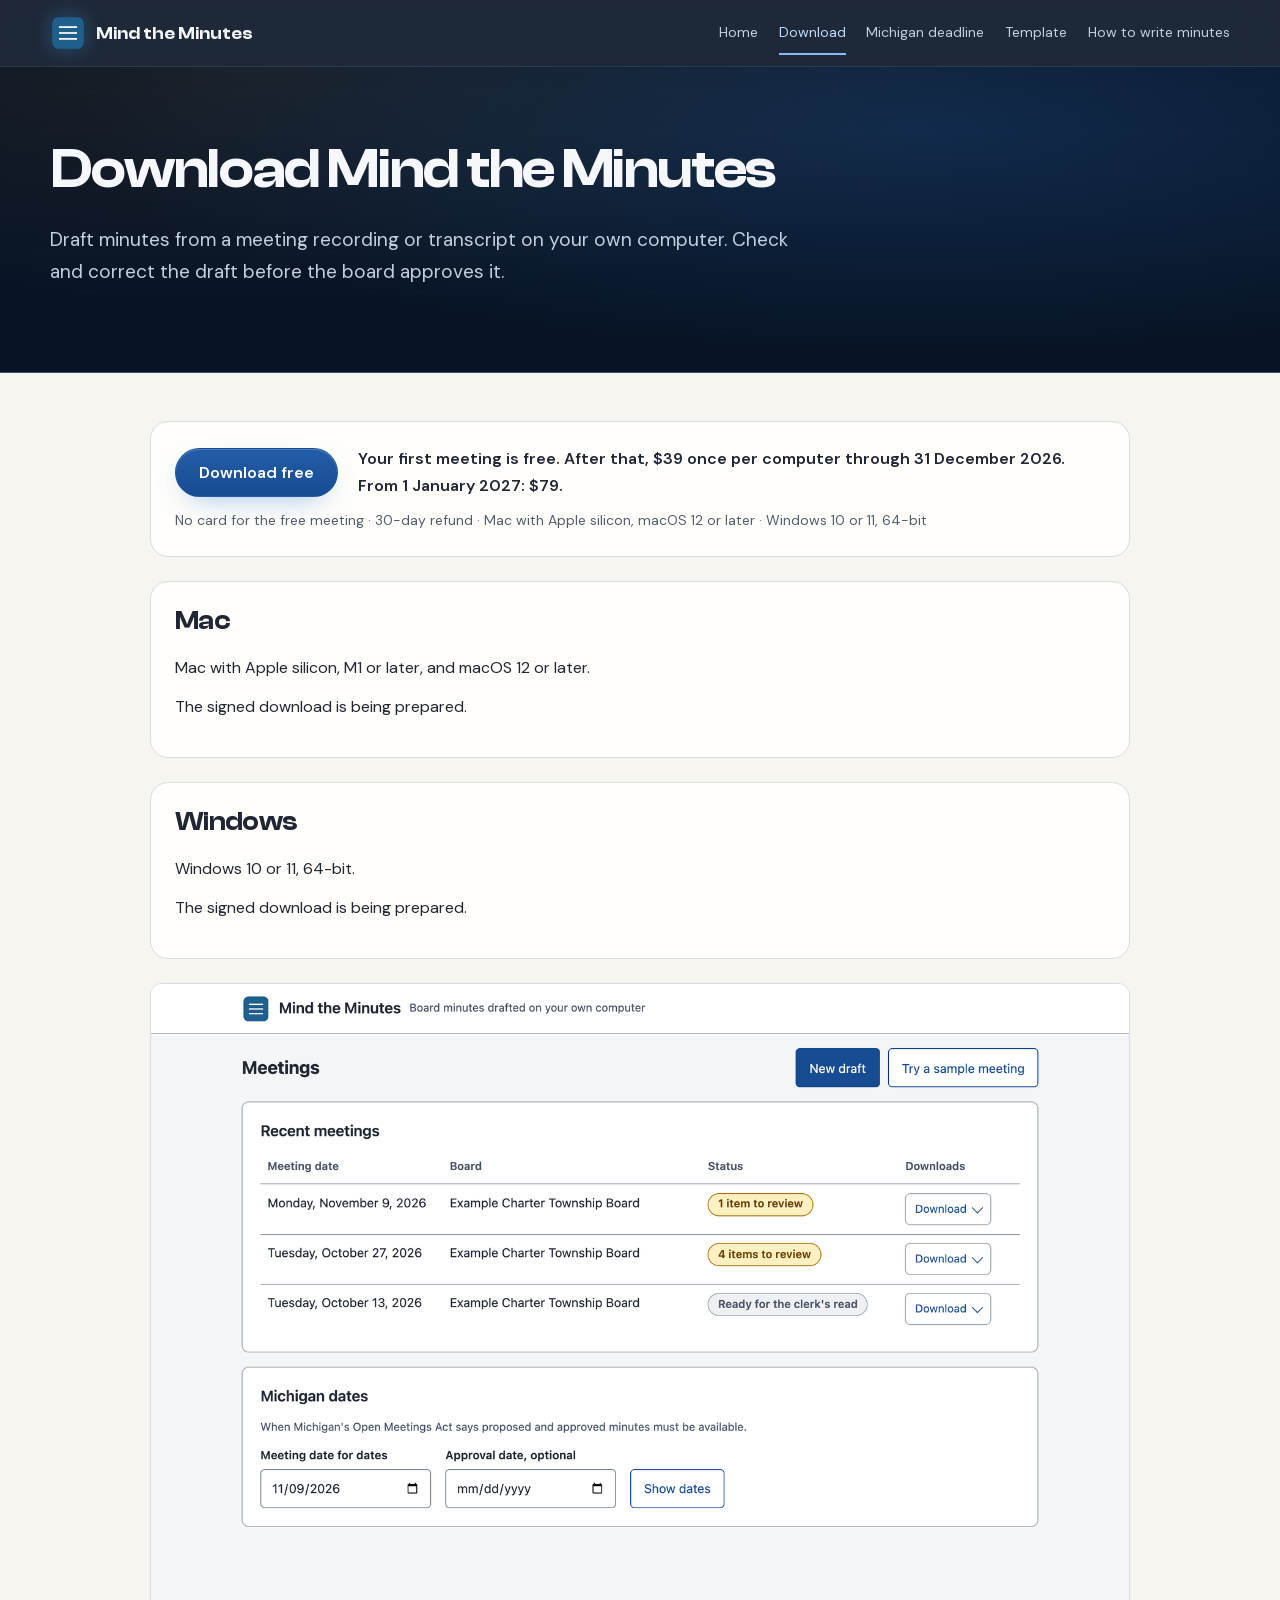
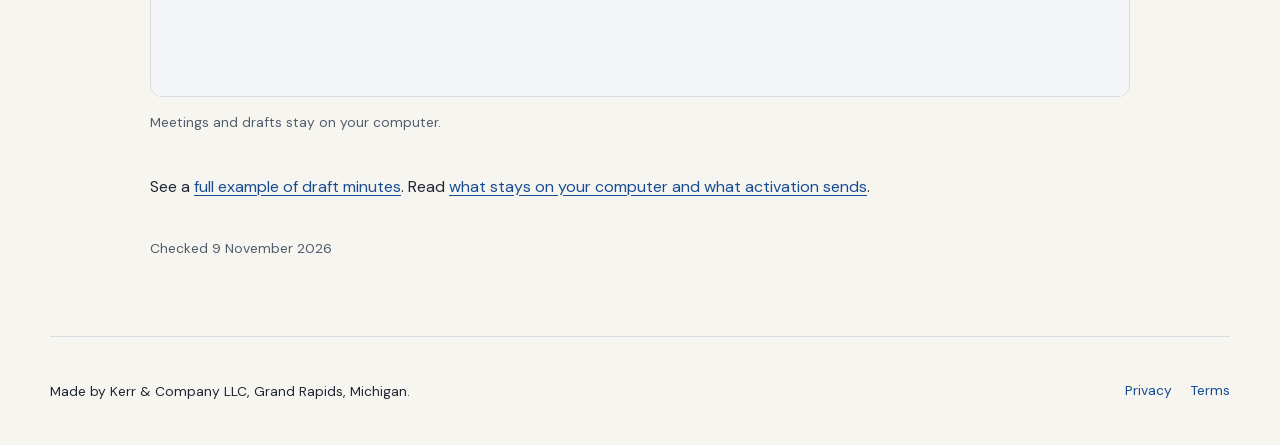
==== commit 3bf1c6da: "Launch price: $39 once per computer through 31 December 2026, then $79 from 1 January 2027" ====
--- a/download/index.html
+++ b/download/index.html
@@ -11,7 +11,7 @@
   <meta property="og:image" content="https://mindtheminutes.com/og.png">
   <meta property="og:url" content="https://mindtheminutes.com/download/">
   <meta property="og:type" content="website">
-
+<meta name="msvalidate.01" content="34D102FD9C044A2BDA597B176842725B">
   <meta name="theme-color" content="#174c93">
   <link rel="preload" as="font" type="font/woff2" href="/fonts/dmsans-latin.woff2" crossorigin>
   <link rel="preload" as="font" type="font/woff2" href="/fonts/clashdisplay-600.woff2" crossorigin>
@@ -49,7 +49,7 @@
     <div class="download-step">
       <div class="download-row">
         <a class="button plausible-event-name=Download+free" href="#downloads">Download free</a>
-        <p class="price">Your first meeting is free. $79 once per computer after that.</p>
+        <p class="price">Your first meeting is free. After that, $39 once per computer through 31 December 2026. From 1 January 2027: $79.</p>
       </div>
       <p class="download-details">No card for the free meeting · 30-day refund · Mac with Apple silicon, macOS 12 or later · Windows 10 or 11, 64-bit</p>
       <p class="mobile-link"><a href="mailto:?subject=Mind%20the%20Minutes%20download&amp;body=https%3A%2F%2Fmindtheminutes.com%2Fdownload%2F">Send the Mac link to yourself</a></p>
--- a/style.css
+++ b/style.css
@@ -474,3 +474,15 @@
 
 /* Review: the dashboard shot ends in empty app space; show its top part on wider screens. */
 @media (min-width: 600px) { .dashboard-shot img { aspect-ratio: 1600 / 650; object-fit: cover; object-position: top; } }
+
+/* Blind-review polish (10 Nov, round 3 notes). One main button in the hero: the free calculator reads as a quiet link. */
+.hero-copy > .button.secondary { min-height: 44px; padding: .4rem 0; background: none; border: 0; box-shadow: none; color: #cfe2ff; font-size: .92rem; text-decoration: underline; text-underline-offset: .25em; }
+.hero-copy > .button.secondary:hover { color: #fff; transform: none; }
+@media (max-width: 699px) {
+  /* The nav row scrolls; a fade on its right edge says there is more (it was clipping "Template"). */
+  header nav { -webkit-mask-image: linear-gradient(90deg, #000 80%, transparent); mask-image: linear-gradient(90deg, #000 80%, transparent); padding-right: 2.5rem; }
+  /* Step cards: the drawing sits small beside the words, so the three steps take one screen, not two. */
+  .card:has(> .step-visual) { display: grid; grid-template-columns: minmax(0,1fr) 84px; column-gap: 1rem; align-items: start; }
+  .card:has(> .step-visual) > .step-visual { grid-column: 2; grid-row: 1 / span 3; width: 84px; height: auto; margin: 0; }
+  .card:has(> .step-visual) > :not(.step-visual) { grid-column: 1; }
+}
